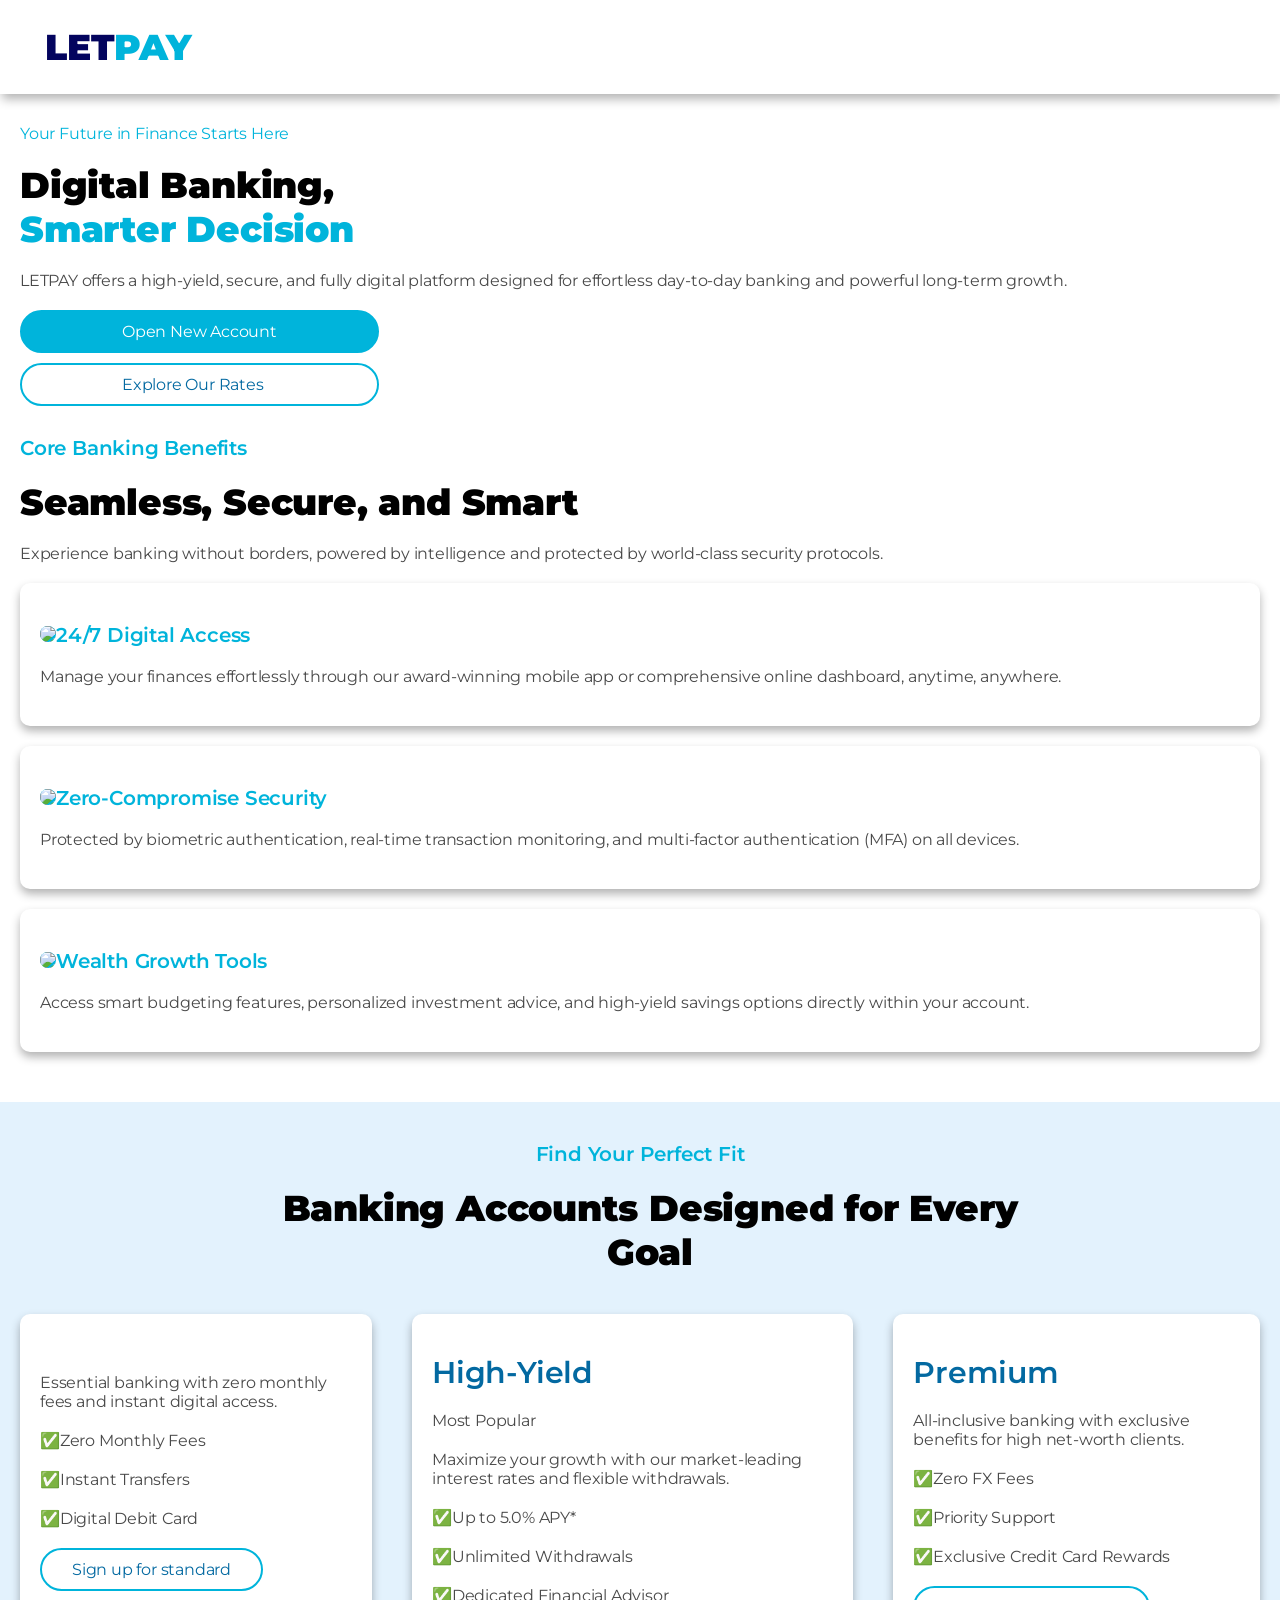
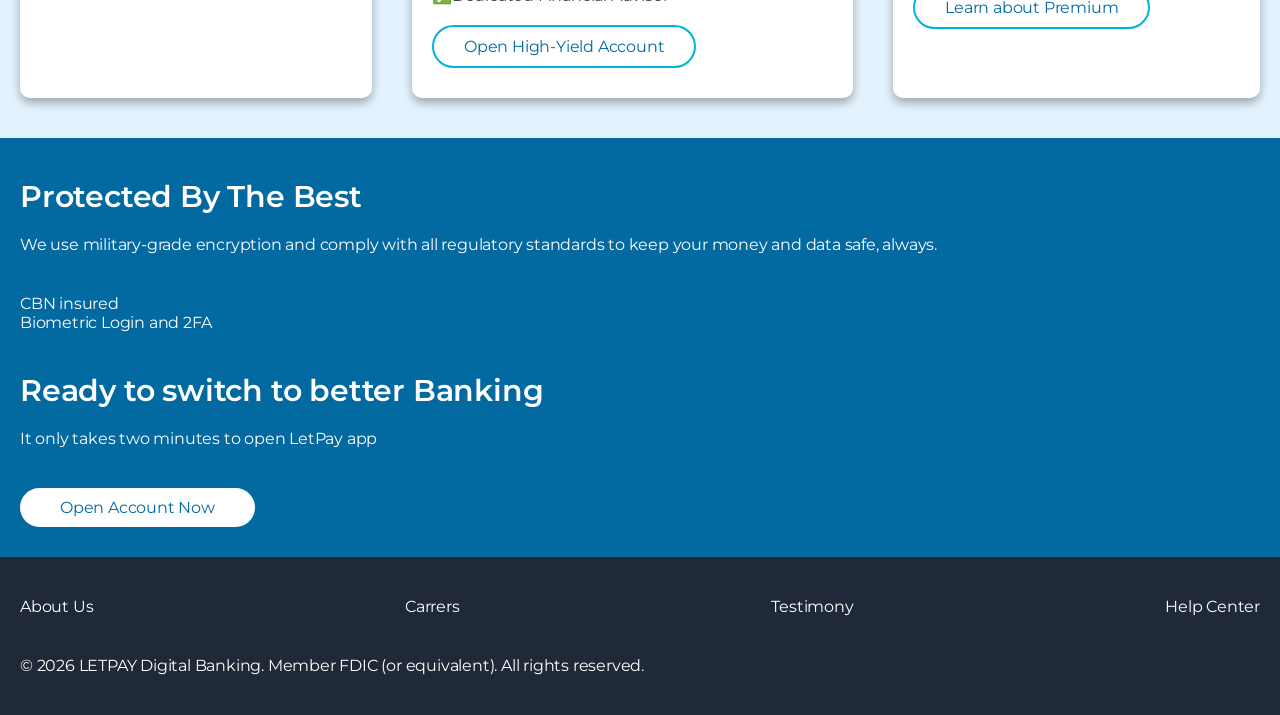
==== let pay.html @ 92185215 "Add files via upload" ====
<!DOCTYPE html>
<html lang="en">
<head>
    <meta charset="UTF-8">
    <meta name="viewport" content="width=device-width, initial-scale=1.0">
    <title>letpay</title>
    <link rel="stylesheet" href="letpay.css">
  <link rel="preconnect" href="https://fonts.googleapis.com">
<link rel="preconnect" href="https://fonts.gstatic.com" crossorigin>
<link href="https://fonts.googleapis.com/css2?family=Montserrat:ital,wght@0,100..900;1,100..900&display=swap" rel="stylesheet">
</head>
<body class="letpay">
    <section class="navigate">
   <div class="header">
       <h1><a href=""><span class="let">LET</span><span>PAY</span></a></h1>
   </div>
   
   <div>
       <p class="hero-title">Your Future in Finance Starts Here
       </p>
       
       <h1>Digital Banking,<br><span>Smarter Decision</span>
       </h1>
       <p>LETPAY offers a high-yield, secure, and fully digital platform designed for effortless day-to-day banking and powerful long-term growth.</p>
       <ul>
       <li><a href="#" class="btn btn-primary">Open New Account</a></li>
      <li><a href="#" class="btn btn-secondary">Explore Our Rates</a></li>
       </ul>
       
       <img src="img/Hero.png" alt="" class=" hero">
   </div>
   
   <div>
       <h3 >Core Banking Benefits</h3>
       <h1>Seamless, Secure, and Smart</h1>
       <p>Experience banking without borders, powered by intelligence and protected by world-class security protocols.</p>
   </div>
   <div class="bank">
   <div class="standard">
<h3><img src="img/phone.png">24/7 Digital Access</h3>
<p>Manage your finances effortlessly through our award-winning mobile app or comprehensive online dashboard, anytime, anywhere.</p> 
   </div>
   
   <div class="standard">
       <h3><img src="img/security.png">Zero-Compromise Security</h3>

<p>Protected by biometric authentication, real-time transaction monitoring, and multi-factor authentication (MFA) on all devices.</p>
   </div>
   
   <div class="standard">
      <h3><img src="img/financial-growth.png" >Wealth Growth Tools</h3>

<p>Access smart budgeting features, personalized investment advice, and high-yield savings options directly within your account.</p> 
   </div>
   </div>
  
      <div class="find">
      <h3>Find Your Perfect Fit</h3>
      <h1 class="second">Banking Accounts Designed for Every <br>Goal</h1>
      </div>
       <div class="sub">   
       <div class="standard">
        <h 2class="third">Standard</h2>
<p>Essential banking with zero monthly fees and instant digital access.</p>

<p>✅Zero Monthly Fees</p>
<p>✅Instant Transfers</p>
<p>✅Digital Debit Card</p>
<a href="form.html" class="btn btn-tetiary">Sign up for standard</a>

      </div>
      
      <div class="standard">
       <h2 class="third">High-Yield</h2>
<p>Most Popular</p>
<p>Maximize your growth with our market-leading interest rates and flexible withdrawals.</p>

<p>✅Up to 5.0% APY*</p>
<p>✅Unlimited Withdrawals</p>
<p>✅Dedicated Financial Advisor</p>
<a href="form.html" class="btn btn-tetiary">Open High-Yield Account</a>
      </div>
      
      <div class="standard">
          <h2 class="third">Premium</h2>
<p>All-inclusive banking with exclusive benefits for high net-worth clients.</p>

<p>✅Zero FX Fees</p>
<p>✅Priority Support</p>
<p>✅Exclusive Credit Card Rewards</p>

<a href="form.html" class="btn btn-tetiary">Learn about Premium</a>
      </div>
  </div>
     
     <div class="protect">
        <h2 class="pro">Protected By The Best</h2>
        <p class="pro">We use military-grade encryption and comply with all regulatory standards to keep your money and data safe, always.</p>
        <ul class="security">
            <li>CBN insured</li>
            <li>Biometric Login and 2FA</li>
        </ul>
        <h2 class="pro">Ready to switch to better Banking</h2>
        <p class="pro">It only takes two minutes to open LetPay app</p>
        
        <a href="form.html" class="btn-comp">Open Account Now</a>
     </div>     
   </section>
   
<!-- Footer Section -->
<Footer>
    <foot>
        <div class="goat">
       <ul class="foot">
           <li><a href="#">About Us</a></li>
           <li><a href="#">Carrers</a></li>
           <li><a href="#">Testimony</a></li>
           <li><a href="#">Help Center</a></li>
           
       </ul> 
       <p class=" pro">© 2026 LETPAY Digital Banking. Member FDIC (or equivalent). All rights reserved.</p>
    </foot>
    </div>
</Footer>
</body>
</html>
---- letpay.css ----
*{
    padding:0;
    margin:0;
    border-sizing:border-box;
}


body {
    background:#ffff;
    font-family: "Montserrat", sans-serif;
    text-align:left;
    color:#ffffff;
    letter-spacing:-0.2px;
    min-height:100vh;
}

/* Tag Selector */
ul{
   list-style:none;
   
   
}

a,.security {
    text-decoration:none;
    padding:20px;
}

a{
    display: inline-block;
    color:#ffff;
}
p{
    font-size:16px;
    font-weight:400;
    margin:20px;
    color:#494949;
}

h1{
    font-size:36px;
    font-weight:900;
    margin-left:20px;
    color:#000000;
}

h2{
    font-size:30px;
    font-weight:600;
    margin:20px;
    color:#000000;
}
h3{
    font-size:20px;
    font-weight:600;
    margin:20px;
    color:#00b4db;
}

span{
    color:#00b4db;
}

img{
    width:30px;
    border-radius:50%;
    background: #00b4db;
}
/* class selector */
.header{
    background:#ffffff;
    padding:5px;
    box-shadow: 2px 5px 10px rgba(0, 0, 0, 0.3);
    margin-bottom:30px;
}

.letpay{
    display:flex;
    flex-direction:column;
    justify-content:center;
    align-items:left;
}
.protect{
    background:#0369A1;
    padding-top:20px;
    padding-bottom:10px;
    color:#fff;
    
}
.goat{
    background:#1F2937;
    padding-bottom:20px;
    padding-top:20px;
}
.foot{
    color:#fffff;
    display:flex;
    justify-content:space-between;
    align-items:center;
    }

.let{
    color:#03045e;
    
}

.sub{
    background:#E3F2FD;
    padding-bottom:20px;
    padding-top:20px;
}

.standard{
    background:#ffff;
    padding-bottom:20px;
    padding-top:20px;
    margin:20px;
    box-shadow: 0px 5px 10px rgba(0, 0, 0, 0.3);
    border-radius:10px;
}

.pro{
    color:#ffffff;
    
}

.hero{
  width: 375px;
  max-width: 680px; 
  margin-left:20px;
  margin-right:20px;
  display: block;
  border-radius:20px;
  margin-bottom:30px;
}
.find{
font-size:26px;
font-weight:600;
   text-align:center;
   background:#E3F2FD;
   margin-top:50px;
   padding-top:20px;
}
.hero-title{
    color:#00b4db;
    font-size:16px;
    font-weight:400;
    
}

.second{
    text-align:center;
}
.btn{
display: inline-block;
    padding-right:100px;
    padding-left:100px;
    margin-left:20px;
    margin-bottom:10px;
    border:2px solid #00b4db ;
    border-radius:50px;
    color:#ffff;
    padding-top:10px;
    padding-bottom:10px;
}
.btn-primary{
    background:#00b4db;
}
.btn-secondary{
    padding-right:113px;
    color:#0369A1;
    margin-bottom:0;
}

.btn-tetiary,.prod{
    color:#0369A1;
    padding-right:30px;
    padding-left:30px;
}

.btn-comp{
    display: inline-block;
    padding-right:40px;
    padding-left:40px;
    background:#ffff;
    margin:20px;
    border-radius:50px;
    color:#0369A1;
    padding-top:10px;
    padding-bottom:10px;
}

.third{
    color:#0369A1;
}

/* Media Query */
/* Desktop */
@media (min-width: 1024px) {
  /* desktop styles */
  .sub{
      display:flex;
  }
}
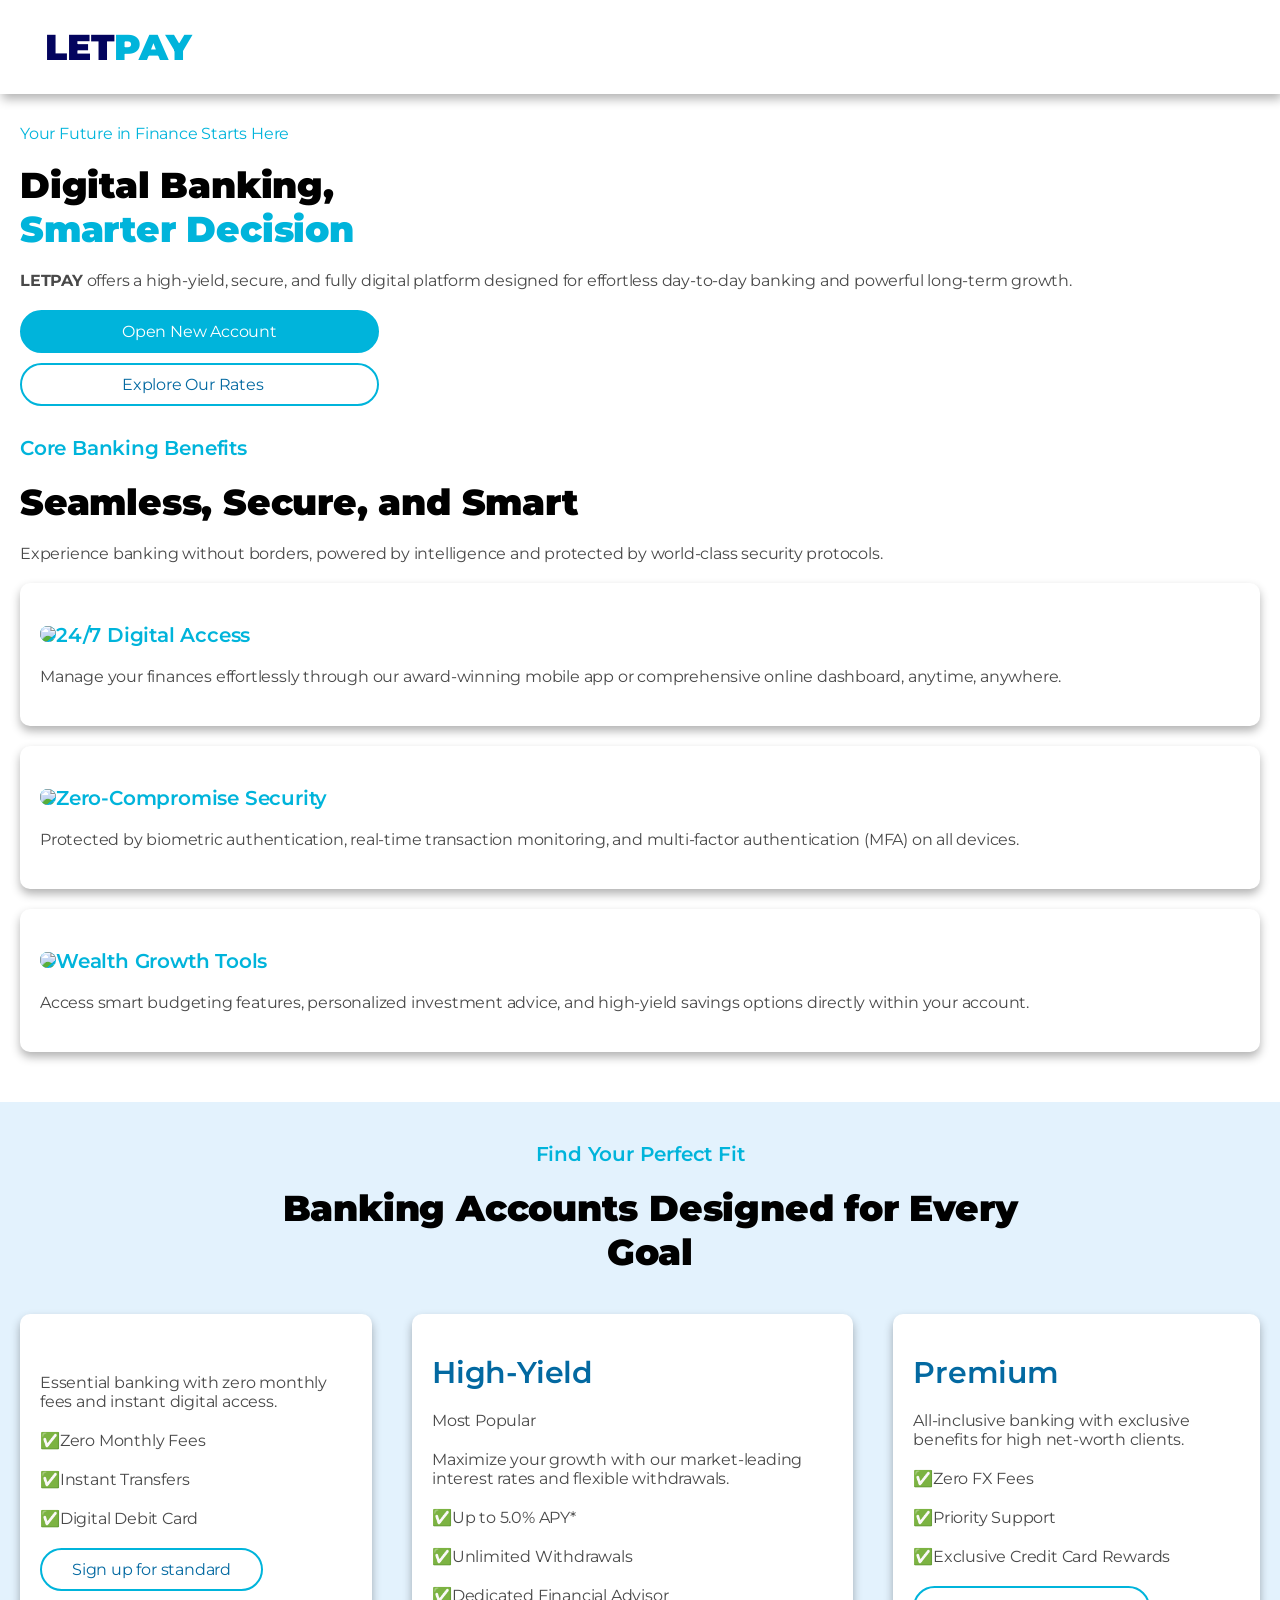
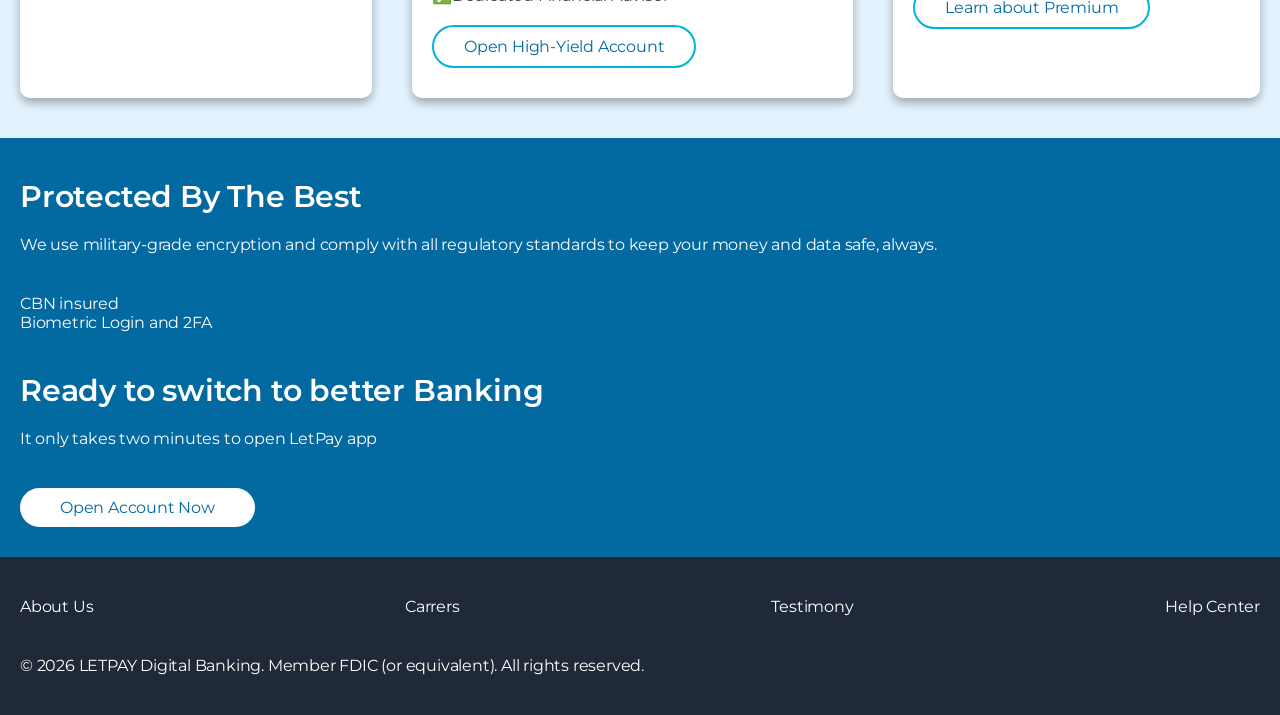
==== commit 7a751876: "Update let pay.html" ====
--- a/let pay.html
+++ b/let pay.html
@@ -21,7 +21,7 @@
        
        <h1>Digital Banking,<br><span>Smarter Decision</span>
        </h1>
-       <p>LETPAY offers a high-yield, secure, and fully digital platform designed for effortless day-to-day banking and powerful long-term growth.</p>
+       <p><b>LETPAY</b> offers a high-yield, secure, and fully digital platform designed for effortless day-to-day banking and powerful long-term growth.</p>
        <ul>
        <li><a href="#" class="btn btn-primary">Open New Account</a></li>
       <li><a href="#" class="btn btn-secondary">Explore Our Rates</a></li>
